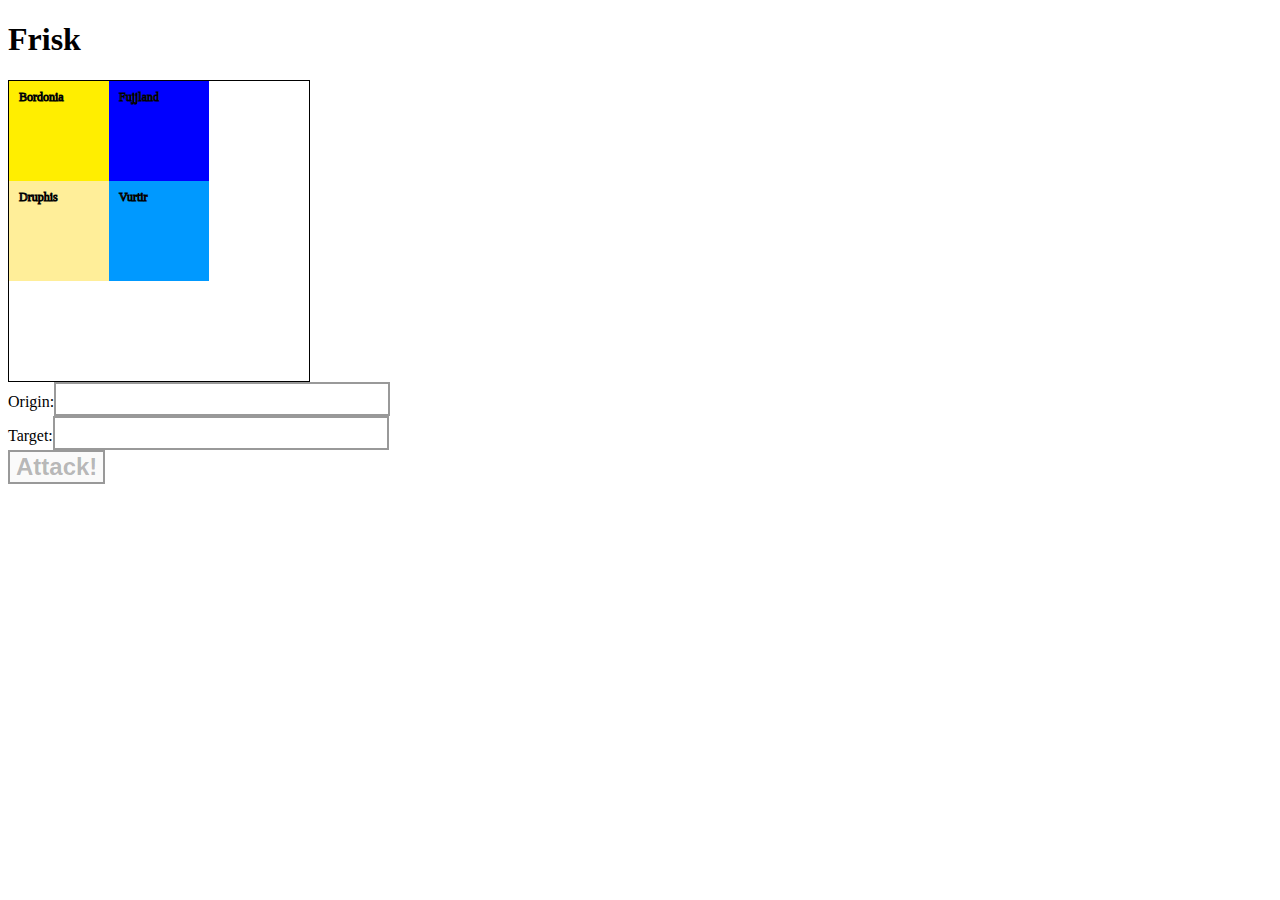
==== html5/frisk/index.html @ d8e69605 "Initial upload of old toys" ====
<!DOCTYPE html>
<html lang="en">
  <head>
    <meta charset="utf-8">
    <title>Frisk</title>
    <link rel="stylesheet" href="style.css">
    <script src="logic.js"></script>
  </head>
  <body>
    <h1 id="maintitle">Frisk</h1>  
    <svg xmlns="http://www.w3.org/2000/svg" width="300" height="300" class="map" onload="prepareMap(this)" id="themap">
      <rect id="country001" x="0" y="0" width="100" height="100" style="stroke: none; fill: #ffee00;" onclick="clickedCountry(this)"
	    frisk:name="Bordonia" frisk:continent="Kandria" frisk:owner="" frisk:armies="5" />
      <rect id="country002" x="100" y="0" width="100" height="100" style="stroke: none; fill: #0000ff;" onclick="clickedCountry(this)"
	    frisk:name="Fujjland" frisk:continent="Kandria" frisk:owner="" frisk:armies="3" />
      <rect id="country003" x="0" y="100" width="100" height="100" style="stroke: none; fill: #ffee99;" onclick="clickedCountry(this)"
	    frisk:name="Druphis" frisk:continent="Kandria" frisk:owner="" frisk:armies="2" />
      <rect id="country004" x="100" y="100" width="100" height="100" style="stroke: none; fill: #0099ff;" onclick="clickedCountry(this)"
	    frisk:name="Vurtir" frisk:continent="Kandria" frisk:owner="" frisk:armies="4" />
    </svg>
    <div id="info">
      <div><label for="origin">Origin:</label><input type="text" id="origin" name="origin" value="" readonly="" /></div>
      <div><label for="target">Target:</label><input type="text" id="target" name="target" value="" readonly="" /></div>
      <div><input type="button" id="attackbutton" name="attack" value="Attack!" disabled="1" /></div>
    </div>    
  </body>
</html>
---- html5/frisk/style.css ----
svg.map {
border: 1px solid #000;
display: block;
}

#info input {
font-size: 150%;
font-weight: bold;
border: 2px solid #999;
}
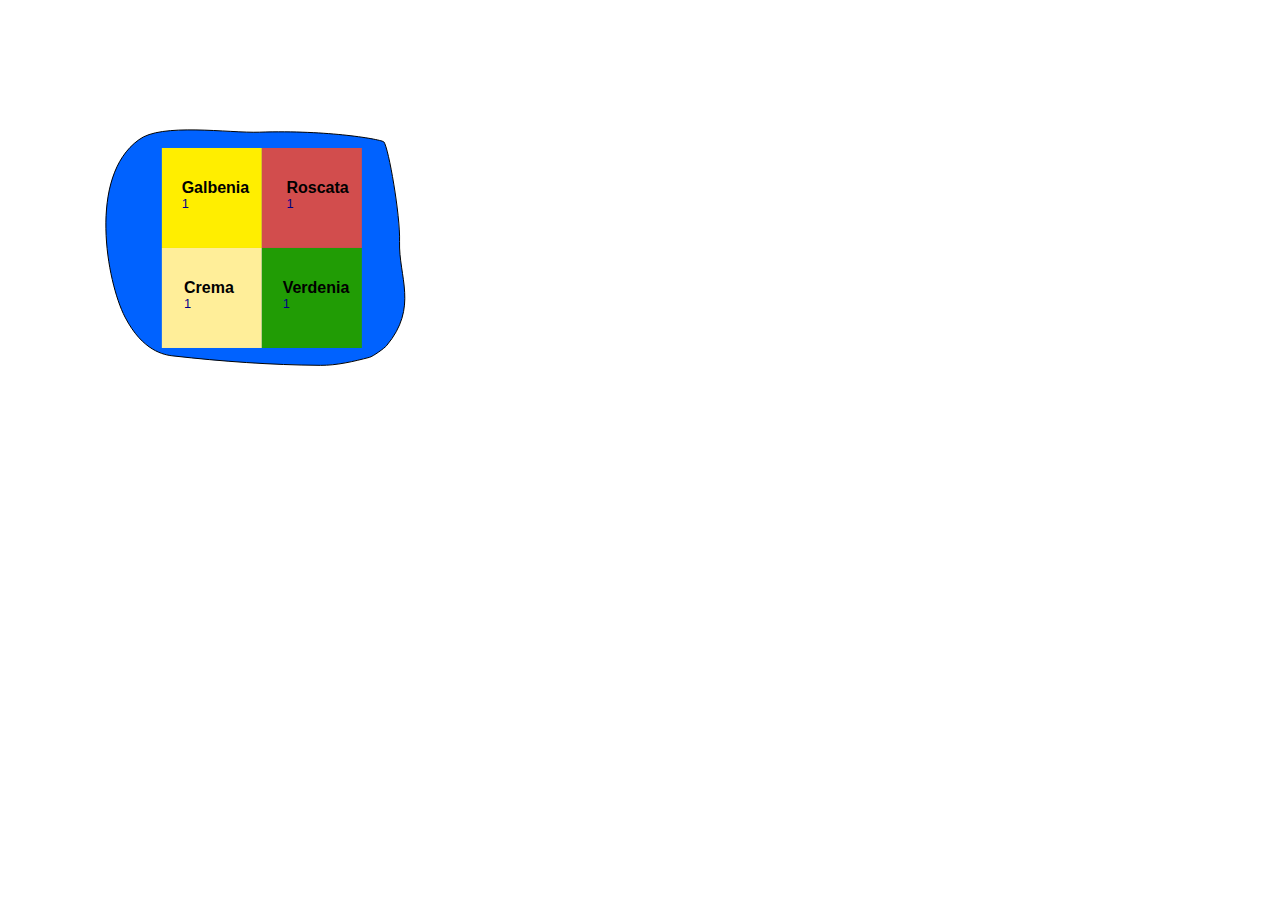
==== commit 49f9d5aa: "Finally got the svg map read in and done some basic manipulation." ====
--- a/html5/frisk/index.html
+++ b/html5/frisk/index.html
@@ -4,11 +4,12 @@
     <meta charset="utf-8">
     <title>Frisk</title>
     <link rel="stylesheet" href="style.css">
-    <script src="logic.js"></script>
+    <script type="text/javascript" src="logic.js"></script>
   </head>
   <body>
-    <h1 id="maintitle">Frisk</h1>  
-    <svg xmlns="http://www.w3.org/2000/svg" width="300" height="300" class="map" onload="prepareMap(this)" id="themap">
+    <div style="display:none;">
+    <h1 id="maintitle">Frisk</h1>
+    <svg xmlns="http://www.w3.org/2000/svg" width="512" height="512" class="map" onload="prepareMap(this)" id="themap">
       <rect id="country001" x="0" y="0" width="100" height="100" style="stroke: none; fill: #ffee00;" onclick="clickedCountry(this)"
 	    frisk:name="Bordonia" frisk:continent="Kandria" frisk:owner="" frisk:armies="5" />
       <rect id="country002" x="100" y="0" width="100" height="100" style="stroke: none; fill: #0000ff;" onclick="clickedCountry(this)"
@@ -22,6 +23,11 @@
       <div><label for="origin">Origin:</label><input type="text" id="origin" name="origin" value="" readonly="" /></div>
       <div><label for="target">Target:</label><input type="text" id="target" name="target" value="" readonly="" /></div>
       <div><input type="button" id="attackbutton" name="attack" value="Attack!" disabled="1" /></div>
-    </div>    
+    </div>
+
+  </div>
+
+    <object id="mapobj" data="./map_001.svg" type="image/svg+xml" class="extmap"></object>
+
   </body>
 </html>
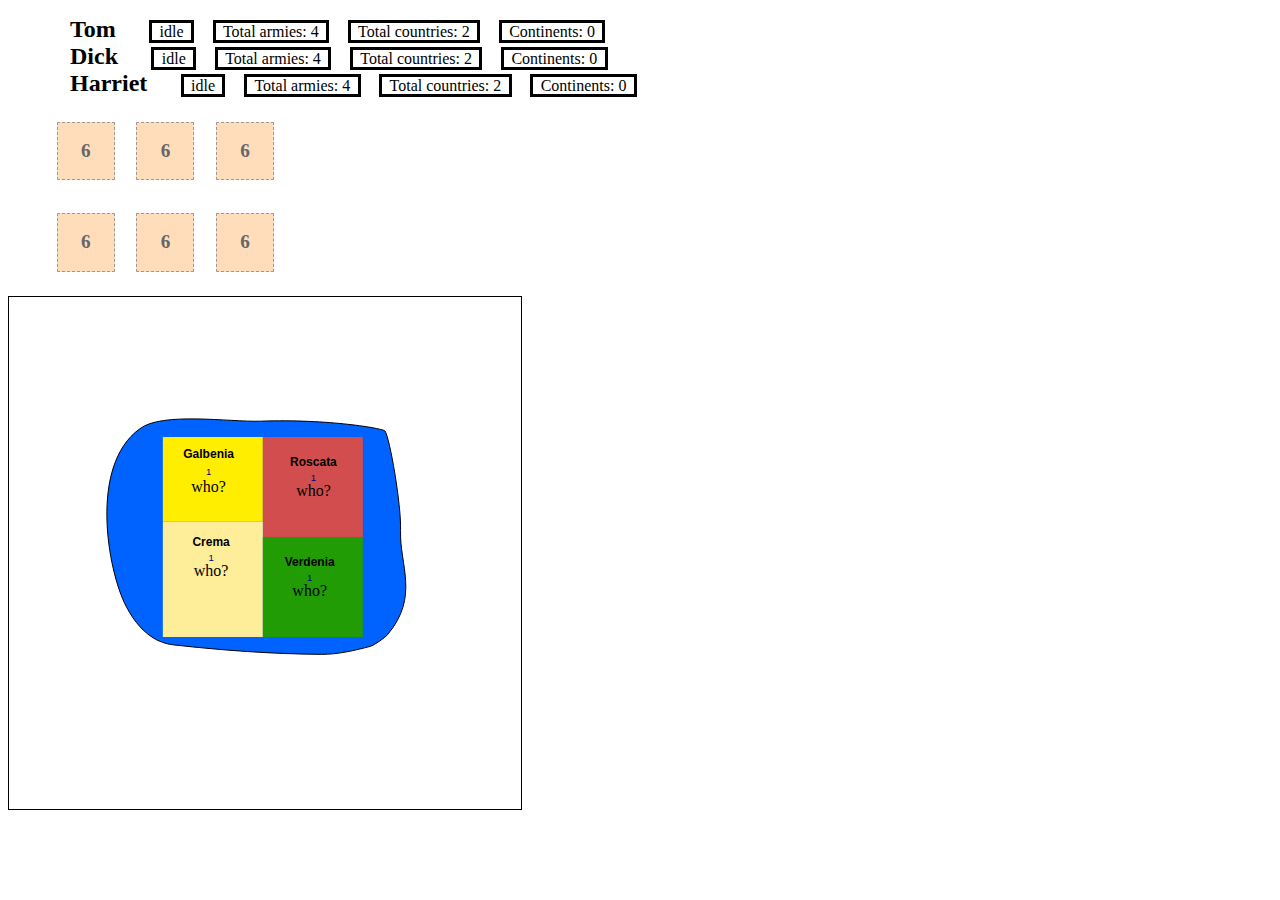
==== commit 77948010: "picked up players' names and styled dice" ====
--- a/html5/frisk/index.html
+++ b/html5/frisk/index.html
@@ -1,33 +1,59 @@
 <!DOCTYPE html>
 <html lang="en">
-  <head>
-    <meta charset="utf-8">
-    <title>Frisk</title>
-    <link rel="stylesheet" href="style.css">
-    <script type="text/javascript" src="logic.js"></script>
-  </head>
-  <body>
-    <div style="display:none;">
+<head>
+  <meta charset="utf-8">
+  <title>Frisk</title>
+  <link rel="stylesheet" href="style.css">
+  <script type="text/javascript" src="logic.js"></script>
+</head>
+<body>
+
+  <div style="display:none;">
     <h1 id="maintitle">Frisk</h1>
     <svg xmlns="http://www.w3.org/2000/svg" width="512" height="512" class="map" onload="prepareMap(this)" id="themap">
       <rect id="country001" x="0" y="0" width="100" height="100" style="stroke: none; fill: #ffee00;" onclick="clickedCountry(this)"
-	    frisk:name="Bordonia" frisk:continent="Kandria" frisk:owner="" frisk:armies="5" />
+      frisk:name="Bordonia" frisk:continent="Kandria" frisk:owner="" frisk:armies="5" />
       <rect id="country002" x="100" y="0" width="100" height="100" style="stroke: none; fill: #0000ff;" onclick="clickedCountry(this)"
-	    frisk:name="Fujjland" frisk:continent="Kandria" frisk:owner="" frisk:armies="3" />
+      frisk:name="Fujjland" frisk:continent="Kandria" frisk:owner="" frisk:armies="3" />
       <rect id="country003" x="0" y="100" width="100" height="100" style="stroke: none; fill: #ffee99;" onclick="clickedCountry(this)"
-	    frisk:name="Druphis" frisk:continent="Kandria" frisk:owner="" frisk:armies="2" />
+      frisk:name="Druphis" frisk:continent="Kandria" frisk:owner="" frisk:armies="2" />
       <rect id="country004" x="100" y="100" width="100" height="100" style="stroke: none; fill: #0099ff;" onclick="clickedCountry(this)"
-	    frisk:name="Vurtir" frisk:continent="Kandria" frisk:owner="" frisk:armies="4" />
+      frisk:name="Vurtir" frisk:continent="Kandria" frisk:owner="" frisk:armies="4" />
     </svg>
     <div id="info">
       <div><label for="origin">Origin:</label><input type="text" id="origin" name="origin" value="" readonly="" /></div>
       <div><label for="target">Target:</label><input type="text" id="target" name="target" value="" readonly="" /></div>
       <div><input type="button" id="attackbutton" name="attack" value="Attack!" disabled="1" /></div>
     </div>
-
   </div>
 
-    <object id="mapobj" data="./map_001.svg" type="image/svg+xml" class="extmap"></object>
+  <div id="gamecontrols">
+    <ul id="players">
+      <li id="playertemplate">
+        <span class="playername">Player 1</span>
+        <span class="playerphase">idle</span>
+        <span class="playerarmies">Total armies: 4</span>
+        <span class="playercountries">Total countries: 2</span>
+        <span class="playercontinents">Continents: 0</span>
+      </li>
+    </ul>
+    <div id="dice">
+      <ul id="attackdice">
+        <li class="inactive">6</li>
+        <li class="inactive">6</li>
+        <li class="inactive">6</li>
+    </ul>
+    <ul id="defenddice">
+      <li class="inactive">6</li>
+      <li class="inactive">6</li>
+      <li class="inactive">6</li>
+  </ul>
+  </div>
+  </div>
 
-  </body>
+  <object id="mapobj" data="./map_001.svg" type="image/svg+xml" class="extmap"></object>
+
+
+
+</body>
 </html>
--- a/html5/frisk/style.css
+++ b/html5/frisk/style.css
@@ -1,4 +1,4 @@
-svg.map {
+#mapobj {
 border: 1px solid #000;
 display: block;
 }
@@ -9,5 +9,46 @@
 border: 2px solid #999;
 }
 
+#players li {
+  list-style-type: none;
+}
+
+#players li span:first-of-type {
+  font-size: 150%;
+  font-weight: bold;
+  border: none;
+}
+
+#players span {
+  margin: 0ex 1ex;
+  padding: 0ex 1ex;
+  border-style: solid;
+  border-size: 0.1ex 0ex 0.1ex 0ex;
+  border-color: black;
+}
 
 
+#dice li {
+  display: inline-block;
+  list-style-type: none;
+  border-style: dashed;
+  border-width: 0.2ex;
+  border-color: red;
+  border-radius: 0.1ex;
+  margin: 1ex;
+  padding: 1ex;
+  min-height: 2em;
+  min-width: 2em;
+  line-height: 2em;
+  color: #600;
+  background-color: #ffddbb;
+  text-align: center;
+  vertical-align: middle;
+  font-weight: bold;
+  font-size: 120%;
+}
+
+#dice li.inactive {
+  color: #666;
+  border-color: #999;
+}
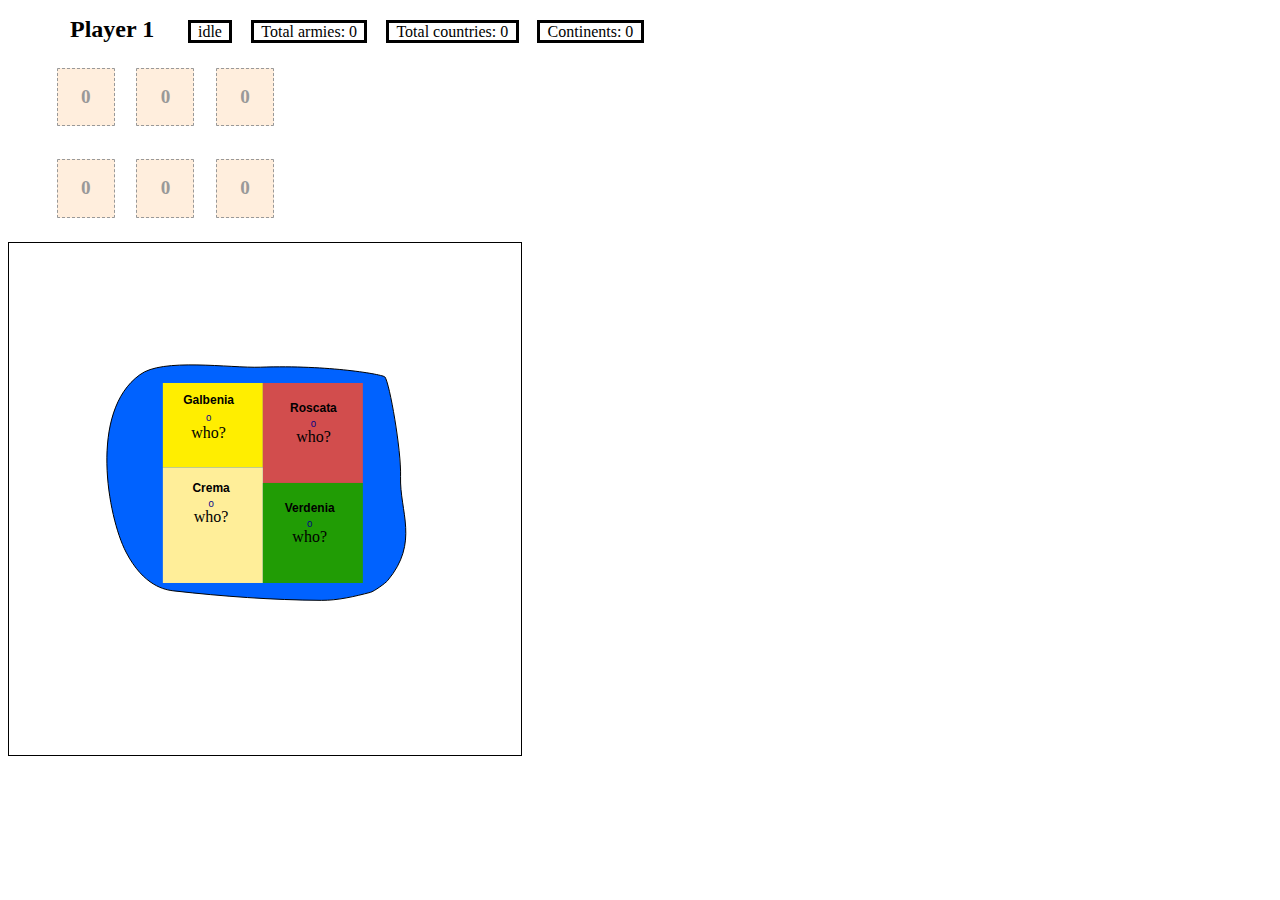
==== commit 205d53c3: "Begun to implement phases" ====
--- a/html5/frisk/index.html
+++ b/html5/frisk/index.html
@@ -8,47 +8,28 @@
 </head>
 <body>
 
-  <div style="display:none;">
-    <h1 id="maintitle">Frisk</h1>
-    <svg xmlns="http://www.w3.org/2000/svg" width="512" height="512" class="map" onload="prepareMap(this)" id="themap">
-      <rect id="country001" x="0" y="0" width="100" height="100" style="stroke: none; fill: #ffee00;" onclick="clickedCountry(this)"
-      frisk:name="Bordonia" frisk:continent="Kandria" frisk:owner="" frisk:armies="5" />
-      <rect id="country002" x="100" y="0" width="100" height="100" style="stroke: none; fill: #0000ff;" onclick="clickedCountry(this)"
-      frisk:name="Fujjland" frisk:continent="Kandria" frisk:owner="" frisk:armies="3" />
-      <rect id="country003" x="0" y="100" width="100" height="100" style="stroke: none; fill: #ffee99;" onclick="clickedCountry(this)"
-      frisk:name="Druphis" frisk:continent="Kandria" frisk:owner="" frisk:armies="2" />
-      <rect id="country004" x="100" y="100" width="100" height="100" style="stroke: none; fill: #0099ff;" onclick="clickedCountry(this)"
-      frisk:name="Vurtir" frisk:continent="Kandria" frisk:owner="" frisk:armies="4" />
-    </svg>
-    <div id="info">
-      <div><label for="origin">Origin:</label><input type="text" id="origin" name="origin" value="" readonly="" /></div>
-      <div><label for="target">Target:</label><input type="text" id="target" name="target" value="" readonly="" /></div>
-      <div><input type="button" id="attackbutton" name="attack" value="Attack!" disabled="1" /></div>
-    </div>
-  </div>
-
   <div id="gamecontrols">
     <ul id="players">
-      <li id="playertemplate">
+      <li id="playertemplate" class="active">
         <span class="playername">Player 1</span>
         <span class="playerphase">idle</span>
-        <span class="playerarmies">Total armies: 4</span>
-        <span class="playercountries">Total countries: 2</span>
+        <span class="playerarmies">Total armies: 0</span>
+        <span class="playercountries">Total countries: 0</span>
         <span class="playercontinents">Continents: 0</span>
       </li>
     </ul>
     <div id="dice">
       <ul id="attackdice">
-        <li class="inactive">6</li>
-        <li class="inactive">6</li>
-        <li class="inactive">6</li>
-    </ul>
-    <ul id="defenddice">
-      <li class="inactive">6</li>
-      <li class="inactive">6</li>
-      <li class="inactive">6</li>
-  </ul>
-  </div>
+        <li class="inactive">0</li>
+        <li class="inactive">0</li>
+        <li class="inactive">0</li>
+      </ul>
+      <ul id="defenddice">
+        <li class="inactive">0</li>
+        <li class="inactive">0</li>
+        <li class="inactive">0</li>
+      </ul>
+    </div>
   </div>
 
   <object id="mapobj" data="./map_001.svg" type="image/svg+xml" class="extmap"></object>
--- a/html5/frisk/style.css
+++ b/html5/frisk/style.css
@@ -27,6 +27,9 @@
   border-color: black;
 }
 
+#players .inactive {
+  text-decoration: line-through;
+}
 
 #dice li {
   display: inline-block;
@@ -41,7 +44,7 @@
   min-width: 2em;
   line-height: 2em;
   color: #600;
-  background-color: #ffddbb;
+  background-color: #ffcc99;
   text-align: center;
   vertical-align: middle;
   font-weight: bold;
@@ -49,6 +52,7 @@
 }
 
 #dice li.inactive {
-  color: #666;
+  color: #999;
   border-color: #999;
+  background-color: #ffeedd;
 }
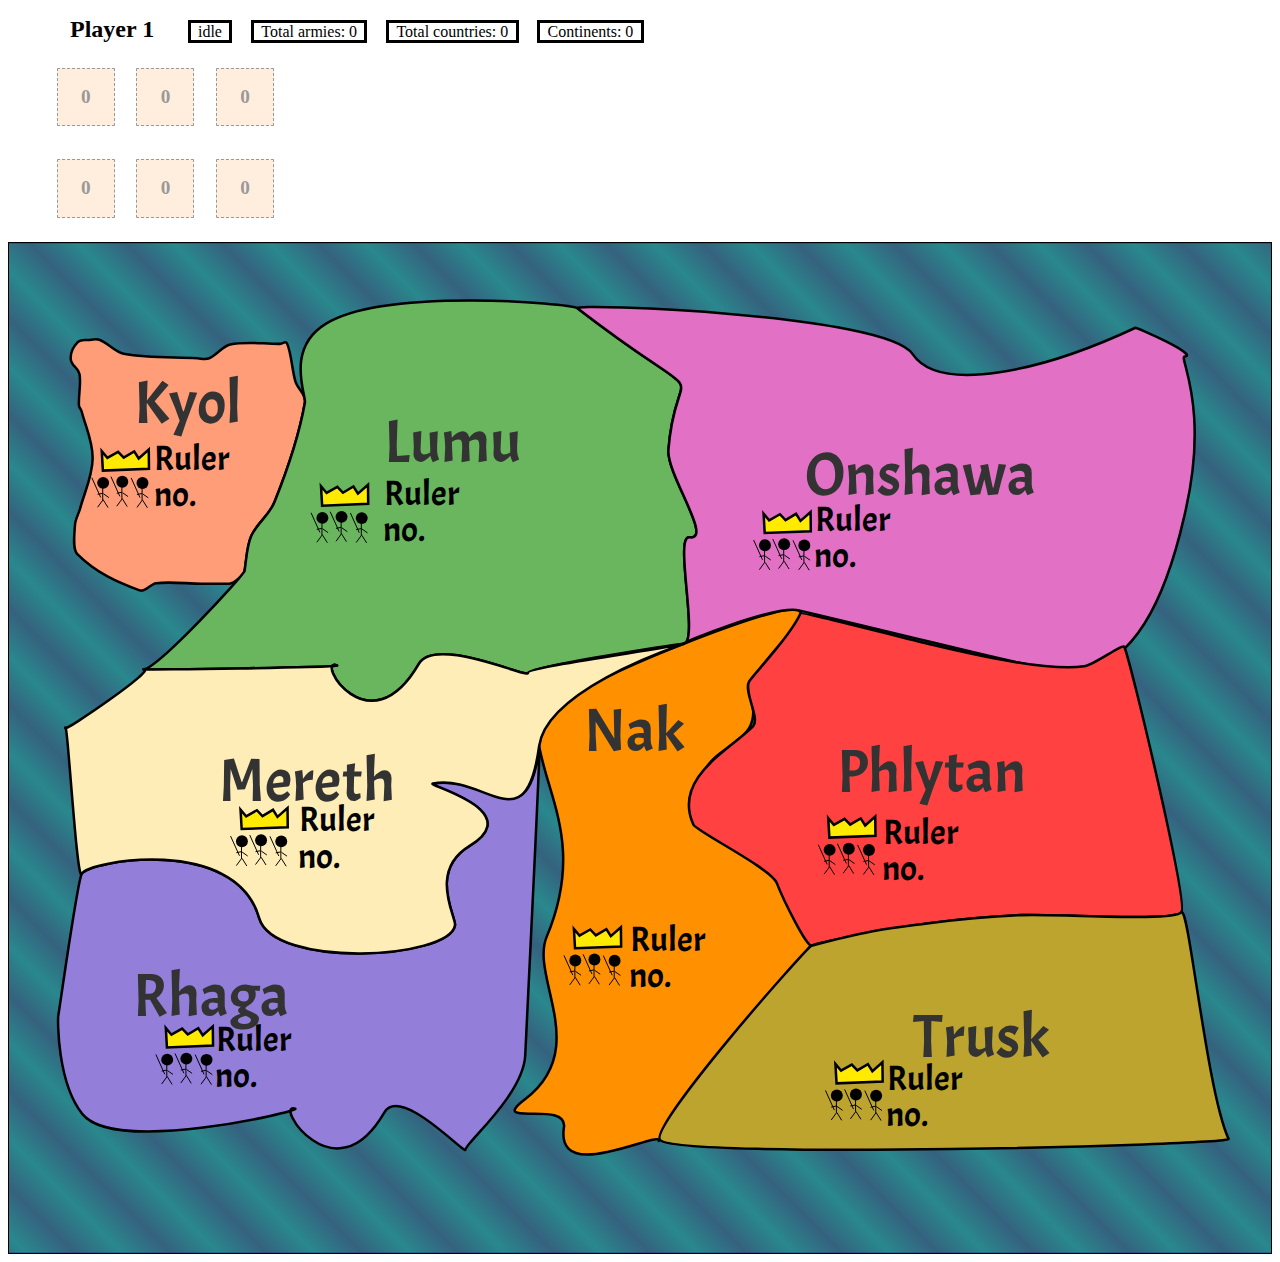
==== commit 930dd4bd: "Changed attribute names" ====
--- a/html5/frisk/index.html
+++ b/html5/frisk/index.html
@@ -32,7 +32,7 @@
     </div>
   </div>
 
-  <object id="mapobj" data="./map_001.svg" type="image/svg+xml" class="extmap"></object>
+  <object id="mapobj" data="./map_omega.svg" type="image/svg+xml" class="extmap"></object>
 
 
 
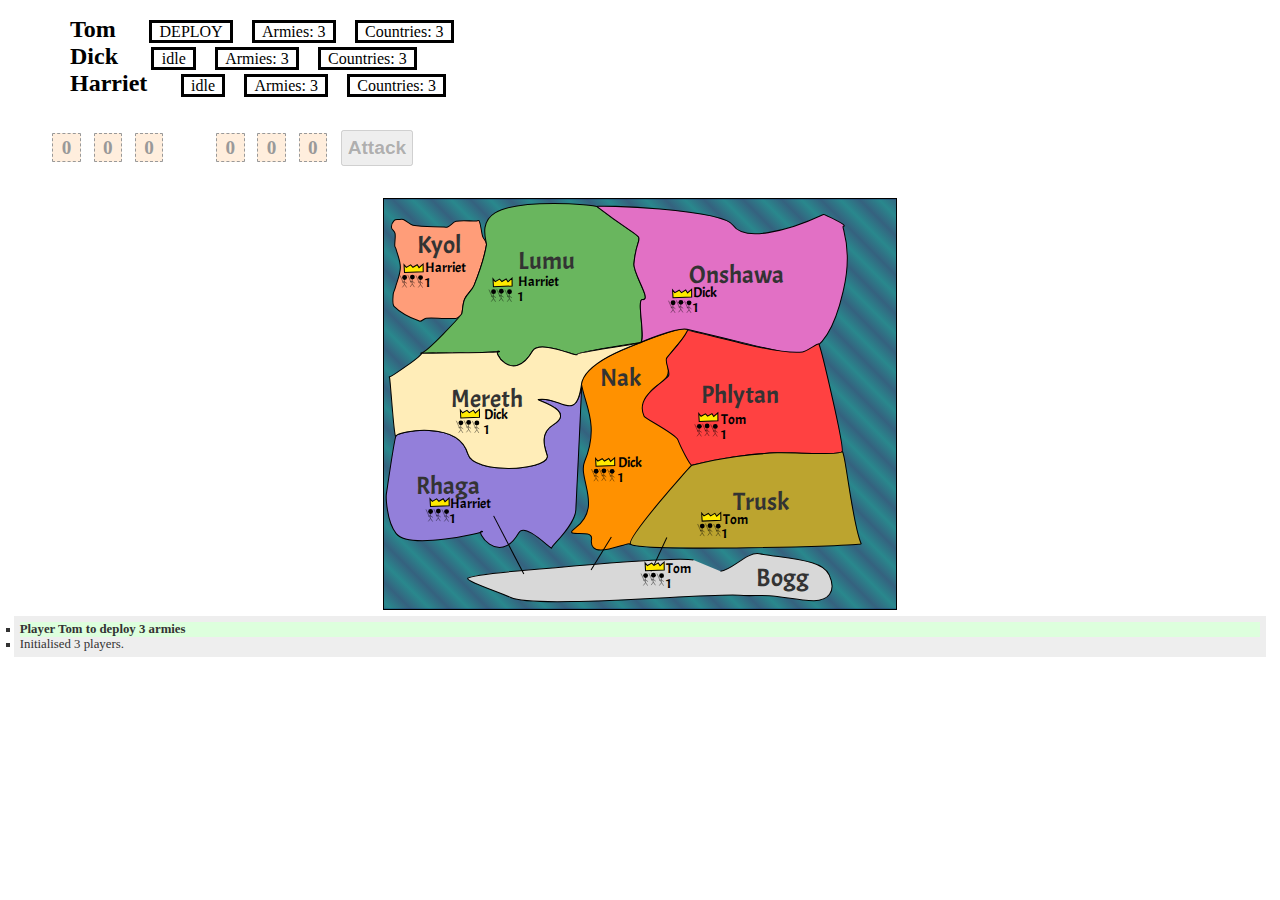
==== commit 384c672a: "almost ready for attack functionlality" ====
--- a/html5/frisk/index.html
+++ b/html5/frisk/index.html
@@ -15,7 +15,9 @@
         <span class="playerphase">idle</span>
         <span class="playerarmies">Total armies: 0</span>
         <span class="playercountries">Total countries: 0</span>
+        <!--
         <span class="playercontinents">Continents: 0</span>
+      -->
       </li>
     </ul>
     <div id="dice">
@@ -29,12 +31,17 @@
         <li class="inactive">0</li>
         <li class="inactive">0</li>
       </ul>
+      <input type="button" name="attack" id="btnattack" value="Attack" disabled="true"/>
     </div>
   </div>
 
   <object id="mapobj" data="./map_omega.svg" type="image/svg+xml" class="extmap"></object>
 
-
+  <ul id="gamelog">
+    <li id="logentrytemplate" class="hidden">
+      Something happened
+    </li>
+  </ul>
 
 </body>
 </html>
--- a/html5/frisk/style.css
+++ b/html5/frisk/style.css
@@ -1,12 +1,12 @@
-#mapobj {
-border: 1px solid #000;
-display: block;
+.hidden {
+  display: none;
 }
 
-#info input {
-font-size: 150%;
-font-weight: bold;
-border: 2px solid #999;
+#mapobj {
+  border: 1px solid #000;
+  display: block;
+  width: 32em;
+  margin: auto;
 }
 
 #players li {
@@ -31,24 +31,39 @@
   text-decoration: line-through;
 }
 
+#gamecontrols {
+  margin: 1em 0em;
+}
+
+#dice {
+  display: inline-block;
+}
+
+#dice ul {
+  display: inline-block;
+}
+
+#dice li, #btnattack {
+  display: inline-block;
+  margin: 0.5ex;
+  padding: 0.5ex;
+  min-height: 2ex;
+  min-width: 2ex;
+  line-height: 2ex;
+  text-align: center;
+  vertical-align: middle;
+  font-weight: bold;
+  font-size: 120%;
+}
+
 #dice li {
-  display: inline-block;
   list-style-type: none;
   border-style: dashed;
   border-width: 0.2ex;
   border-color: red;
   border-radius: 0.1ex;
-  margin: 1ex;
-  padding: 1ex;
-  min-height: 2em;
-  min-width: 2em;
-  line-height: 2em;
   color: #600;
   background-color: #ffcc99;
-  text-align: center;
-  vertical-align: middle;
-  font-weight: bold;
-  font-size: 120%;
 }
 
 #dice li.inactive {
@@ -56,3 +71,20 @@
   border-color: #999;
   background-color: #ffeedd;
 }
+
+#gamelog {
+  background-color: #eeeeee;
+  font-size: 80%;
+  padding : 1ex;
+  margin: 1ex;
+}
+
+#gamelog li {
+  list-style-type: square;
+  color: #333;
+}
+
+#gamelog li.action {
+  background: #ddffdd;
+  font-weight: bold;
+}
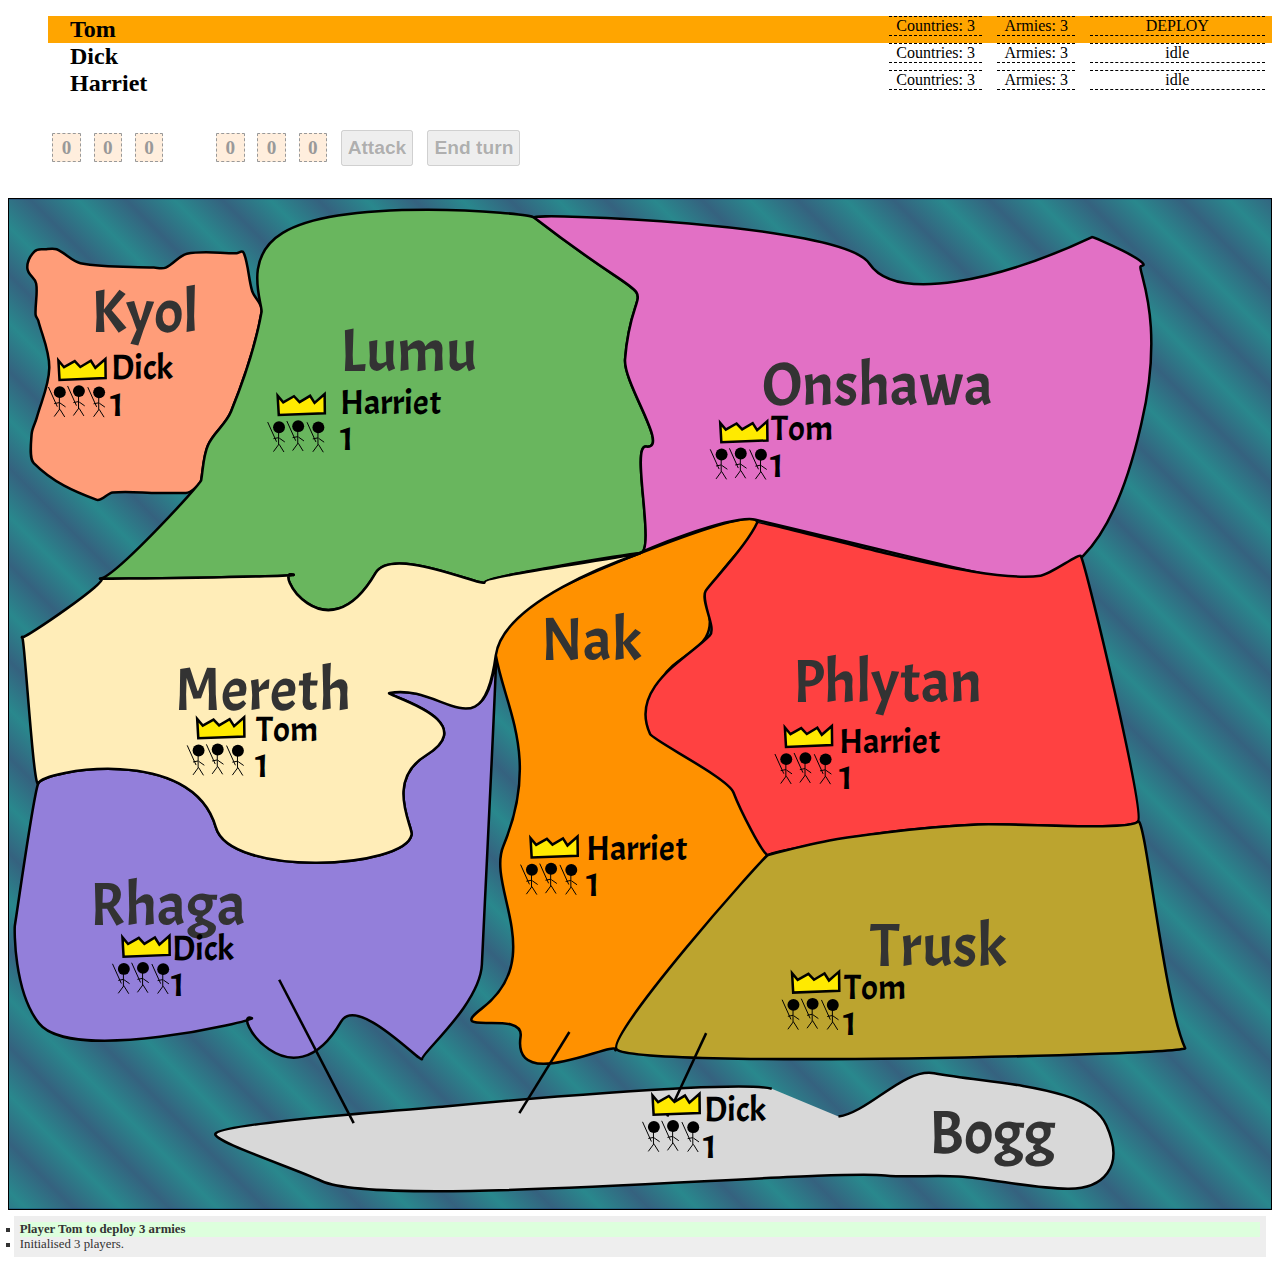
==== commit 0c874971: "Checked map, set up attack up to dice roll." ====
--- a/html5/frisk/index.html
+++ b/html5/frisk/index.html
@@ -31,7 +31,11 @@
         <li class="inactive">0</li>
         <li class="inactive">0</li>
       </ul>
-      <input type="button" name="attack" id="btnattack" value="Attack" disabled="true"/>
+      <input type="button" name="attack" class="button"
+      id="btnattack" value="Attack" disabled="true"/>
+      <input type="button" name="endturn" class="button"
+      id="btnendturn" value="End turn" disabled="true"/>
+
     </div>
   </div>
 
--- a/html5/frisk/style.css
+++ b/html5/frisk/style.css
@@ -5,26 +5,38 @@
 #mapobj {
   border: 1px solid #000;
   display: block;
-  width: 32em;
   margin: auto;
 }
 
 #players li {
   list-style-type: none;
+  clear: both;
+}
+
+#players li.turn {
+  background-color: orange;
 }
 
 #players li span:first-of-type {
   font-size: 150%;
   font-weight: bold;
   border: none;
+  float: none;
 }
 
-#players span {
+#players li span {
   margin: 0ex 1ex;
   padding: 0ex 1ex;
-  border-style: solid;
-  border-size: 0.1ex 0ex 0.1ex 0ex;
+  border-style: dashed;
+  border-width: 0.1ex 0ex 0.1ex 0ex;
   border-color: black;
+  text-align: center;
+}
+#players li span {
+  float: right;
+}
+#players .playerphase {
+  width: 10em;
 }
 
 #players .inactive {
@@ -43,7 +55,7 @@
   display: inline-block;
 }
 
-#dice li, #btnattack {
+#dice li, .button {
   display: inline-block;
   margin: 0.5ex;
   padding: 0.5ex;
